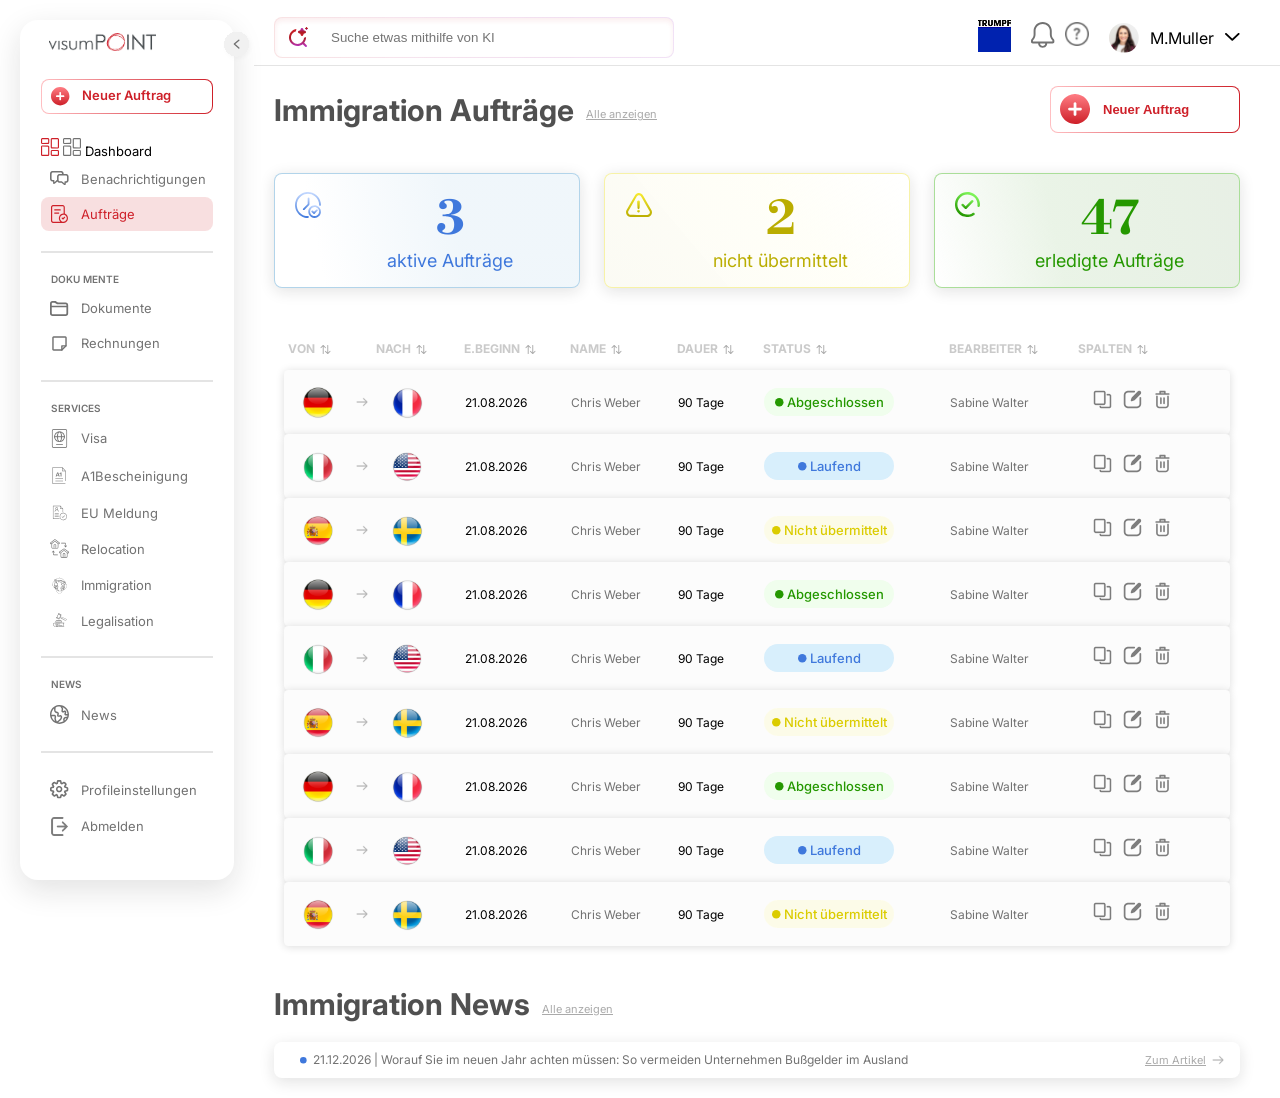
==== auftrage.html @ 61f5b97b "All things done." ====
<!doctype html>
<html lang="en">
  <head>
    <meta charset="UTF-8" />
    <meta name="viewport" content="width=device-width, initial-scale=1.0" />
    <title>Visum_Point</title>
    <link rel="stylesheet" href="./assets/css/style.css?v=1" />
  </head>
  <body class="inter">
    <div class="parent flex">
      <nav class="sidebar">
        <header class="flex">
          <div class="logo">
            <img src="./assets/images/Title.png" alt="logo" />
          </div>
          <div class="close-logo">
            <img src="./assets/images/closelogo.png" alt="logo" />
          </div>
          <i class="chevron"
            ><img src="./assets/images/Slider.svg" alt="Image"
          /></i>
        </header>
        <div class="menu">
          <a href="/">
            <button class="btn">
              <img src="./assets/images/Vector.svg" alt="dashboard" />
              <span class="ss toogle">Neuer Auftrag</span>
            </button>
          </a>
          <div class="menu-links">
            <ul>
              <li>
                <a href="/"></a>
                  <img
                    src="./assets/images/dashboard.svg"
                    alt=""
                    class="red-icon"
                  />
                  <img
                    class="normal-icon"
                    src="./assets/images/dash.svg"
                    alt="dashboard"
                  />
                  <span class="ss toogle">Dashboard</span></a
                >
              </li>
              <li>
                <a href="/">
                  <img
                    src="./assets/images/messages-red.svg"
                    alt=""
                    class="red-icon"
                  />
                  <img
                    class="normal-icon"
                    src="./assets/images/messages.svg"
                    alt="dashboard"
                  />
                  <span class="ss toogle">Benachrichtigungen</span></a
                >
              </li>
              <li>
                <a href="/" class="active">
                  <img
                    src="./assets/images/checklist-red.svg"
                    alt=""
                    class="red-icon"
                  />
                  <img
                    class="normal-icon"
                    src="./assets/images/checklist.svg"
                    alt="dashboard"
                  />
                  <span class="ss toogle">Aufträge</span></a
                >
              </li>
              <hr />
              <p class="menu-title">DOKU <span class="toogle">MENTE</span></p>
              <li>
                <a href="/">
                  <img
                    src="./assets/images/dokumente-red.svg"
                    alt=""
                    class="red-icon"
                  />
                  <img
                    class="normal-icon"
                    src="./assets/images/file.svg"
                    alt="dashboard"
                  />
                  <span class="ss toogle">Dokumente</span></a
                >
              </li>
              <li>
                <a href="/">
                  <img
                    src="./assets/images/NoteBlank-red.svg"
                    alt=""
                    class="red-icon"
                  />
                  <img
                    class="normal-icon"
                    src="./assets/images/NoteBlank.svg"
                    alt="dashboard"
                  />
                  <span class="ss toogle">Rechnungen</span></a
                >
              </li>
              <hr />
              <p class="menu-title">SERVICES</p>
              <li>
                <a href="/"
                  ><img
                    src="./assets/images/visa-red.svg"
                    alt=""
                    class="red-icon"
                  />
                  <img
                    class="normal-icon"
                    src="./assets/images/visabestimmungen.svg"
                    alt="dashboard"
                  />
                  <span class="ss toogle">Visa</span></a
                >
              </li>
              <li>
                <a href="/">
                  <img
                    src="./assets/images/a1-red.svg"
                    alt=""
                    class="red-icon"
                  />
                  <img
                    class="normal-icon"
                    src="./assets/images/a1.svg"
                    alt="dashboard"
                  />
                  <span class="ss toogle">A1Bescheinigung</span></a
                >
              </li>
              <li>
                <a href="/">
                  <img
                    src="./assets/images/eu-meldung-red.svg"
                    alt=""
                    class="red-icon"
                  />
                  <img
                    class="normal-icon"
                    src="./assets/images/eu-meldung.svg"
                    alt="dashboard"
                  />
                  <span class="ss toogle">EU Meldung</span></a
                >
              </li>
              <li>
                <a href="/">
                  <img
                    src="./assets/images/relocation-red.svg"
                    alt=""
                    class="red-icon"
                  />
                  <img
                    class="normal-icon"
                    src="./assets/images/relocation.svg"
                    alt="dashboard"
                  />
                  <span class="ss toogle">Relocation</span></a
                >
              </li>
              <li>
                <a href="/">
                  <img
                    src="./assets/images/immigration-red.svg"
                    alt=""
                    class="red-icon"
                  />
                  <img
                    class="normal-icon"
                    src="./assets/images/immigration.svg"
                    alt="dashboard"
                  />
                  <span class="ss toogle">Immigration</span></a
                >
              </li>
              <li>
                <a href="/">
                  <img
                    src="./assets/images/legalisation-red.svg"
                    alt=""
                    class="red-icon"
                  />
                  <img
                    class="normal-icon"
                    src="./assets/images/legalisation.svg"
                    alt="dashboard"
                  />
                  <span class="ss toogle">Legalisation</span></a
                >
              </li>
              <hr />
              <p class="menu-title">NEWS</p>
              <li>
                <a href="/">
                  <img
                    src="./assets/images/news-red.svg"
                    alt=""
                    class="red-icon"
                  />
                  <img
                    class="normal-icon"
                    src="./assets/images/news.svg"
                    alt="dashboard"
                  />
                  <span class="ss toogle">News</span></a
                >
              </li>
            </ul>
            <hr />
            <ul>
              <li>
                <a href="/">
                  <img
                    src="./assets/images/settings-red.svg"
                    alt=""
                    class="red-icon"
                  />
                  <img
                    class="normal-icon"
                    src="./assets/images/einstellungen.svg"
                    alt="dashboard"
                  />
                  <span class="ss toogle">Profileinstellungen</span></a
                >
              </li>
              <li>
                <a href="/">
                  <img
                    src="./assets/images/logout-red.svg"
                    alt=""
                    class="red-icon"
                  />
                  <img
                    class="normal-icon"
                    src="./assets/images/logout1.svg"
                    alt="dashboard"
                  />
                  <span class="ss toogle">Abmelden</span></a
                >
              </li>
            </ul>
          </div>
        </div>
      </nav>
      <div class="container">
        <div class="search-head flex">
          <div class="menu-toggle">
            <img src="./assets/images/menu.png" alt="menu" />
          </div>
          <div class="search">
            <img
              class="s-img"
              src="./assets/images/Search-icon.svg"
              alt="search"
            />
            <input
              id="searchInput"
              class="search-field"
              type="text"
              placeholder="Suche etwas mithilfe von KI"
            />
          </div>
          <div class="info flex">
            <div class="trumf">
              <a href="/">
                <img src="./assets/images/trump.png" alt="Image" />
              </a>
            </div>
            <div class="info-icons flex">
              <a href="/"
                ><img src="./assets/images/Glocke.svg" alt="bell"
              /></a>
              <a href="/"><img src="./assets/images/FAQ.svg" alt="faq" /></a>
            </div>
            <div
              class="info-bar flex"
              role="button"
              tabindex="0"
              aria-label="Open profile menu"
            >
              <img class="frame" src="./assets/images/Frame.svg" alt="frame" />
              <p>M.Muller</p>
              <img
                class="chev"
                src="./assets/images/Pfeil-unten.svg"
                alt="chevron"
              />
              <div class="profile-dropdown">
                <a href="./trump.html">Mein Profil</a>
                <a href="/">Profileinstellungen</a>
                <a href="./login.html">Abmelden</a>
              </div>
            </div>
          </div>
        </div>
        <!-- search head end  -->
        <div class="container-content">
          <div class="immi flex">
            <div class="immi-text flex">
              <p>Immigration Aufträge</p>
              <a href="/">Alle anzeigen</a>
            </div>
            <div class="immi-btn">
              <a href="/">
                <button class="im-btn">
                  <img src="./assets/images/Vector.svg" alt="dashboard" />
                  <span class="ss toogle">Neuer Auftrag</span>
                </button>
              </a>
            </div>
          </div>
          <!-- cards  -->
          <div class="cards">
            <div class="card flex blue">
              <div class="card-icon">
                <img src="./assets/images/time.svg" alt="Image" />
              </div>
              <div class="card-content">
                <p class="card-num bodoni">3</p>
                <p class="card-text">aktive Aufträge</p>
              </div>
            </div>
            <div class="card flex yellow">
              <div class="card-icon">
                <img src="./assets/images/actions.svg" alt="Image" />
              </div>
              <div class="card-content">
                <p class="card-num bodoni">2</p>
                <p class="card-text">nicht übermittelt</p>
              </div>
            </div>
            <div class="card flex green">
              <div class="card-icon">
                <img src="./assets/images/done.svg" alt="Image" />
              </div>
              <div class="card-content">
                <p class="card-num bodoni">47</p>
                <p class="card-text">erledigte Aufträge</p>
              </div>
            </div>
          </div>
          <!-- cards end  -->
          <div class="table-container">
            <table class="custom-table">
              <thead>
                <tr>
                  <th class="flag-th">
                    <div>
                      <span>VON</span>
                      <img src="./assets/images/sort1.svg" alt="Image" />
                    </div>
                  </th>
                  <th class="flag-th">
                    <div>
                      <span>NACH</span>
                      <img src="./assets/images/sort1.svg" alt="Image" />
                    </div>
                  </th>
                  <th>
                    <div>
                      <span>E.BEGINN</span>
                      <img src="./assets/images/sort1.svg" alt="Image" />
                    </div>
                  </th>
                  <th>
                    <div>
                      <span>NAME</span>
                      <img src="./assets/images/sort1.svg" alt="Image" />
                    </div>
                  </th>
                  <th>
                    <div>
                      <span>DAUER</span>
                      <img src="./assets/images/sort1.svg" alt="Image" />
                    </div>
                  </th>
                  <th>
                    <div>
                      <span>STATUS</span>
                      <img src="./assets/images/sort1.svg" alt="Image" />
                    </div>
                  </th>
                  <th>
                    <div>
                      <span>BEARBEITER</span>
                      <img src="./assets/images/sort1.svg" alt="Image" />
                    </div>
                  </th>
                  <th>
                    <div>
                      <span>SPALTEN</span>
                      <img src="./assets/images/sort1.svg" alt="Image" />
                    </div>
                  </th>
                </tr>
              </thead>

              <tbody>
                <tr>
                  <td class="flags" colspan="2">
                    <div class="flags-cont">
                      <img src="./assets/images/germany.svg" /><img
                        class="arrow"
                        src="./assets/images/arrow-right.png"
                        alt
                      />
                      <img src="./assets/images/france_round.svg" />
                    </div>
                  </td>
                  <td>21.08.2026</td>
                  <td class="grey-600">Chris Weber</td>
                  <td>90 Tage</td>
                  <td>
                    <div class="status done">
                      <img src="./assets/images/Ellipseg.svg" alt="Image" />
                      Abgeschlossen
                    </div>
                  </td>
                  <td class="grey-600">Sabine Walter</td>
                  <td>
                    <div class="actions">
                      <a href="#">
                        <i class="icon-t"
                          ><img
                            src="./assets/images/duplicate.svg"
                            alt="duplicate"
                        /></i>
                      </a>
                      <a href="#">
                        <i class="icon-t"
                          ><img src="./assets/images/edit.svg" alt="edit"
                        /></i>
                      </a>
                      <a href="#">
                        <i class="icon-t"
                          ><img src="./assets/images/delete.svg" alt="delete"
                        /></i>
                      </a>
                    </div>
                  </td>
                </tr>

                <tr>
                  <td class="flags" colspan="2">
                    <div class="flags-cont">
                      <img class="flag" src="./assets/images/italy.svg" /><img
                        class="arrow"
                        src="./assets/images/arrow-right.png"
                        alt
                      />
                      <img src="./assets/images/united.svg" />
                    </div>
                  </td>
                  <td>21.08.2026</td>
                  <td class="grey-600">Chris Weber</td>
                  <td>90 Tage</td>
                  <td>
                    <div class="status running">
                      <img src="./assets/images/Ellipseb.svg" alt="Image" />
                      Laufend
                    </div>
                  </td>
                  <td class="grey-600">Sabine Walter</td>
                  <td>
                    <div class="actions">
                      <a href="#">
                        <i class="icon-t"
                          ><img
                            src="./assets/images/duplicate.svg"
                            alt="duplicate"
                        /></i>
                      </a>
                      <i class="icon-t"
                        ><img src="./assets/images/edit.svg" alt="edit"
                      /></i>
                      <i class="icon-t"
                        ><img src="./assets/images/delete.svg" alt="delete"
                      /></i>
                    </div>
                  </td>
                </tr>
                <tr>
                  <td class="flags" colspan="2">
                    <div class="flags-cont">
                      <img src="./assets/images/spain.svg" /><img
                        class="arrow"
                        src="./assets/images/arrow-right.png"
                        alt
                      />
                      <img src="./assets/images/sweden.svg" />
                    </div>
                  </td>
                  <td>21.08.2026</td>
                  <td class="grey-600">Chris Weber</td>
                  <td>90 Tage</td>
                  <td>
                    <div class="status pending">
                      <img src="./assets/images/Ellipsep.svg" alt="Image" />
                      Nicht übermittelt
                    </div>
                  </td>
                  <td class="grey-600">Sabine Walter</td>
                  <td>
                    <div class="actions">
                      <a href="#">
                        <i class="icon-t"
                          ><img
                            src="./assets/images/duplicate.svg"
                            alt="duplicate"
                        /></i>
                      </a>
                      <i class="icon-t"
                        ><img src="./assets/images/edit.svg" alt="edit"
                      /></i>
                      <i class="icon-t"
                        ><img src="./assets/images/delete.svg" alt="delete"
                      /></i>
                    </div>
                  </td>
                </tr>
                <tr>
                  <td class="flags" colspan="2">
                    <div class="flags-cont">
                      <img src="./assets/images/germany.svg" /><img
                        class="arrow"
                        src="./assets/images/arrow-right.png"
                        alt
                      />
                      <img src="./assets/images/france_round.svg" />
                    </div>
                  </td>
                  <td>21.08.2026</td>
                  <td class="grey-600">Chris Weber</td>
                  <td>90 Tage</td>
                  <td>
                    <div class="status done">
                      <img src="./assets/images/Ellipseg.svg" alt="Image" />
                      Abgeschlossen
                    </div>
                  </td>
                  <td class="grey-600">Sabine Walter</td>
                  <td>
                    <div class="actions">
                      <a href="#">
                        <i class="icon-t"
                          ><img
                            src="./assets/images/duplicate.svg"
                            alt="duplicate"
                        /></i>
                      </a>
                      <i class="icon-t"
                        ><img src="./assets/images/edit.svg" alt="edit"
                      /></i>
                      <i class="icon-t"
                        ><img src="./assets/images/delete.svg" alt="delete"
                      /></i>
                    </div>
                  </td>
                </tr>

                <tr>
                  <td class="flags" colspan="2">
                    <div class="flags-cont">
                      <img class="flag" src="./assets/images/italy.svg" /><img
                        class="arrow"
                        src="./assets/images/arrow-right.png"
                        alt
                      />
                      <img src="./assets/images/united.svg" />
                    </div>
                  </td>
                  <td>21.08.2026</td>
                  <td class="grey-600">Chris Weber</td>
                  <td>90 Tage</td>
                  <td>
                    <div class="status running">
                      <img src="./assets/images/Ellipseb.svg" alt="Image" />
                      Laufend
                    </div>
                  </td>
                  <td class="grey-600">Sabine Walter</td>
                  <td>
                    <div class="actions">
                      <a href="#">
                        <i class="icon-t"
                          ><img
                            src="./assets/images/duplicate.svg"
                            alt="duplicate"
                        /></i>
                      </a>
                      <i class="icon-t"
                        ><img src="./assets/images/edit.svg" alt="edit"
                      /></i>
                      <i class="icon-t"
                        ><img src="./assets/images/delete.svg" alt="delete"
                      /></i>
                    </div>
                  </td>
                </tr>
                <tr>
                  <td class="flags" colspan="2">
                    <div class="flags-cont">
                      <img src="./assets/images/spain.svg" /><img
                        class="arrow"
                        src="./assets/images/arrow-right.png"
                        alt
                      />
                      <img src="./assets/images/sweden.svg" />
                    </div>
                  </td>
                  <td>21.08.2026</td>
                  <td class="grey-600">Chris Weber</td>
                  <td>90 Tage</td>
                  <td>
                    <div class="status pending">
                      <img src="./assets/images/Ellipsep.svg" alt="Image" />
                      Nicht übermittelt
                    </div>
                  </td>
                  <td class="grey-600">Sabine Walter</td>
                  <td>
                    <div class="actions">
                      <a href="#">
                        <i class="icon-t"
                          ><img
                            src="./assets/images/duplicate.svg"
                            alt="duplicate"
                        /></i>
                      </a>
                      <i class="icon-t"
                        ><img src="./assets/images/edit.svg" alt="edit"
                      /></i>
                      <i class="icon-t"
                        ><img src="./assets/images/delete.svg" alt="delete"
                      /></i>
                    </div>
                  </td>
                </tr>
                <tr>
                  <td class="flags" colspan="2">
                    <div class="flags-cont">
                      <img src="./assets/images/germany.svg" /><img
                        class="arrow"
                        src="./assets/images/arrow-right.png"
                        alt
                      />
                      <img src="./assets/images/france_round.svg" />
                    </div>
                  </td>
                  <td>21.08.2026</td>
                  <td class="grey-600">Chris Weber</td>
                  <td>90 Tage</td>
                  <td>
                    <div class="status done">
                      <img src="./assets/images/Ellipseg.svg" alt="Image" />
                      Abgeschlossen
                    </div>
                  </td>
                  <td class="grey-600">Sabine Walter</td>
                  <td>
                    <div class="actions">
                      <a href="#">
                        <i class="icon-t"
                          ><img
                            src="./assets/images/duplicate.svg"
                            alt="duplicate"
                        /></i>
                      </a>
                      <i class="icon-t"
                        ><img src="./assets/images/edit.svg" alt="edit"
                      /></i>
                      <i class="icon-t"
                        ><img src="./assets/images/delete.svg" alt="delete"
                      /></i>
                    </div>
                  </td>
                </tr>

                <tr>
                  <td class="flags" colspan="2">
                    <div class="flags-cont">
                      <img class="flag" src="./assets/images/italy.svg" /><img
                        class="arrow"
                        src="./assets/images/arrow-right.png"
                        alt
                      />
                      <img src="./assets/images/united.svg" />
                    </div>
                  </td>
                  <td>21.08.2026</td>
                  <td class="grey-600">Chris Weber</td>
                  <td>90 Tage</td>
                  <td>
                    <div class="status running">
                      <img src="./assets/images/Ellipseb.svg" alt="Image" />
                      Laufend
                    </div>
                  </td>
                  <td class="grey-600">Sabine Walter</td>
                  <td>
                    <div class="actions">
                      <a href="#">
                        <i class="icon-t"
                          ><img
                            src="./assets/images/duplicate.svg"
                            alt="duplicate"
                        /></i>
                      </a>
                      <i class="icon-t"
                        ><img src="./assets/images/edit.svg" alt="edit"
                      /></i>
                      <i class="icon-t"
                        ><img src="./assets/images/delete.svg" alt="delete"
                      /></i>
                    </div>
                  </td>
                </tr>
                <tr>
                  <td class="flags" colspan="2">
                    <div class="flags-cont">
                      <img src="./assets/images/spain.svg" /><img
                        class="arrow"
                        src="./assets/images/arrow-right.png"
                        alt
                      />
                      <img src="./assets/images/sweden.svg" />
                    </div>
                  </td>
                  <td>21.08.2026</td>
                  <td class="grey-600">Chris Weber</td>
                  <td>90 Tage</td>
                  <td>
                    <div class="status pending">
                      <img src="./assets/images/Ellipsep.svg" alt="Image" />
                      Nicht übermittelt
                    </div>
                  </td>
                  <td class="grey-600">Sabine Walter</td>
                  <td>
                    <div class="actions">
                      <a href="#">
                        <i class="icon-t"
                          ><img
                            src="./assets/images/duplicate.svg"
                            alt="duplicate"
                        /></i>
                      </a>
                      <i class="icon-t"
                        ><img src="./assets/images/edit.svg" alt="edit"
                      /></i>
                      <i class="icon-t"
                        ><img src="./assets/images/delete.svg" alt="delete"
                      /></i>
                    </div>
                  </td>
                </tr>
              </tbody>
            </table>
          </div>
          <!-- news  -->
          <div class="immi flex">
            <div class="immi-text flex">
              <p>Immigration News</p>
              <a href="/">Alle anzeigen</a>
            </div>
          </div>
          <div class="news flex">
            <div class="new flex">
              <div class="news-text flex">
                <img src="./assets/images/Ellipseb.svg" alt="Image" />
                <p>
                  21.12.2026 | Worauf Sie im neuen Jahr achten müssen: So
                  vermeiden Unternehmen Bußgelder im Ausland
                </p>
              </div>
              <div class="news-link">
                <p>Zum Artikel</p>
                <img src="./assets/images/arrow-right.png" alt="Image" />
              </div>
            </div>
          </div>
        </div>
      </div>
    </div>
  </body>
  <script src="./assets/js/script.js"></script>
</html>
---- assets/css/style.css ----
@import url("https://fonts.googleapis.com/css2?family=Inter:ital,opsz,wght@0,14..32,100..900;1,14..32,100..900&family=Work+Sans:ital,wght@0,100..900;1,100..900&display=swap");
@import url('https://fonts.googleapis.com/css2?family=Libre+Bodoni:ital,wght@0,400..700;1,400..700&display=swap');

* {
  padding: 0;
  margin: 0;
  box-sizing: border-box;
}
body {
  font-family: "Inter", sans-serif !important;
}
.flex {
  display: flex;
}
a {
  text-decoration: none;
}
/* Center alignment */
.center {
  text-align: center;
}
.inter {
  font-family: "Inter", sans-serif;
}
.bodoni {
  font-family: "Libre Bodoni", serif;
}
.sm {
  font-size: 14px;
}
.md {
  font-size: 16px;
}
.ss {
  font-size: 13px;
}
.work-sans {
  font-family: "Work Sans", sans-serif;
}
.main {
  max-width: 590px;
  margin: auto;
  min-height: 100vh;
  padding: 80px 0;
}
.form-logo {
  padding-bottom: 56px;
}
.f-login {
  padding: 48px 48px 40px 48px;
  box-shadow: 0 4px 15px #16161620;
  border-radius: 16px;
  display: flex;
  flex-direction: column;
  gap: 24px;
  background-color: #ffffff79;
}
.form-logo,
.links {
  text-align: center;
}
.links {
  padding-top: 40px;
  justify-content: center;
  align-items: center;
  gap: 10px;
  display: flex;
}
.links a {
  color: #454a54;
}
.links img {
  width: 3px;
  height: 3px;
}
.label {
  padding-bottom: 8px;
  color: #4e5356;
  justify-content: space-between;
}
.input-field {
  padding: 12px 48px;
  border: 1px solid #4e535613;
  border-radius: 6px;
  width: 100%;
  color: #4e535613;
}
.inp-icon {
  position: absolute;
  padding: 12px 16px;
}
.forget {
  color: #ce1126;
}
.reg {
  color: #4e5356;
}
.login {
  background-color: #ce1126;
  color: #fff;
  padding: 12px 0;
  border: none;
  border-radius: 8px;
  font-weight: 700;
  font-size: 16px;
}
.form-check {
  gap: 8px;
}
input[type="checkbox"] {
  accent-color: #ce1126;
}
/* trumf page css  */

/* side bar css  */
.parent {
  width: 100%;
}
.sidebar {
  margin: 20px;
  position: fixed;
  left: 0;
  transition: 0.3s;
  width: 214px;
  height: calc(100% - 40px);
  background-color: #ffffff;
  border-radius: 18px;
  box-shadow: 0 10px 30px #16161620;
  /* overflow: auto; */
}

.chevron {
  cursor: pointer;
  transition: 0.3s;
}
.close-logo {
  display: none;
}

.logo img {
  padding: 13px 0 0 29px;
  width: 136px;
}
.sidebar .chevron {
  position: absolute;
  right: -13px;
  top: 2.5%;
  transform: translateY(-50%);

  width: 25px;
  height: 25px;
}
.menu {
  padding: 0 21px;
  height: calc(100% - 70px);
  overflow-y: auto;
  scrollbar-width: none;
}
.btn {
  font-family: "Inter", sans-serif !important;
  width: 100%;
  color: #ce2029;
  cursor: pointer;
  display: flex;
  gap: 12px;
  padding: 7px 9px;
  font-size: 13px;
  font-weight: 600;
  border: 1px solid transparent;
  border-radius: 8px;
  background:
    linear-gradient(#fff, #fff) padding-box,
    linear-gradient(90deg, #ffbfc2, #e76f76, #ce2029) border-box;

  background-color: #ffffff;
  margin-top: 24px;
  margin-bottom: 10px;
}
.btn img {
  width: 19px;
}
li {
  list-style: none;
}
.menu-links ul li {
  margin-bottom: 3.5px;
}
.menu-links ul li a {
  padding: 7px 9px;
  border-radius: 8px;
  align-items: center;
  justify-content: flex-start;
  white-space: nowrap;
  display: flex;
  gap: 12px;
  color: #727272;
  font-size: 13px;
  transition: 0.3s ease-in-out;
}
.menu-links ul li a .red-icon{
  display: none;
}
.menu-links ul li a:hover,.menu-links ul li a.active{
  color: #CE2029;
  background-color: rgba(206, 32, 41, 0.14);
}

.menu-links ul li a:hover .red-icon,.menu-links ul li a.active .red-icon{
  display: inline;
}

.menu-links ul li a:hover .normal-icon,.menu-links ul li a.active .normal-icon{
  display: none;
}


.menu-links ul li a img {
  width: 19px;
  flex-shrink: 0;
}
hr {
  border: 1px solid #e4e4e4;
  margin: 20px 0;
}
.menu-title {
  white-space: nowrap;
  color: #727272;
  font-size: 10px;
  font-weight: 600;
  margin-bottom: 8px;
  padding-left: 10px;
}
.container {
  margin-left: 254px;
  width: calc(100% - 254px);
  transition: 0.3s;
}
.search-head {
  justify-content: space-between;
  align-items: center;
  padding: 17px 40px 7px 20px;
  border-bottom: 1px solid #e4e4e4;
}
.container-content {
  padding: 0 40px 0 20px;
}
.search-field {
  width: 100%;

  padding: 12px 16px 12px 56px;
  border-radius: 8px;
  border: 1px solid transparent;
  background:
    linear-gradient(#fff, #fff) padding-box,
    linear-gradient(90deg, #ce202921, #af196e1e, #9f168f22, #9013b220)
      border-box;
  box-shadow: inset 0 3px 5px #ce202913;
}
.search {
  position: relative;
  width: 400px;
}

.search img {
  position: absolute;
  left: 12px;
  top: 50%;
  transform: translate(0, -50%);
}
.info {
  gap: 20px;
  align-items: center;
}
.info-icons {
  gap: 10px;
}
.info-icons img {
  width: 24px;
}
.trump img {
  width: 33px;
}
.info-bar {
  gap: 11px;
  align-items: center;
  position: relative;
  cursor: pointer;
}
.chev {
  width: 15px;
  transition: 0.3s;
}
.profile-toggle {
  display: flex;
  align-items: center;
}
.info-bar.open .chev {
  transform: rotate(180deg);
}
.profile-dropdown {
  position: absolute;
  top: calc(100% + 10px);
  right: 0;
  min-width: 180px;
  display: none;
  flex-direction: column;
  padding: 6px;
  border-radius: 8px;
  border: 1px solid #e4e4e4;
  background: #ffffff;
  box-shadow: 0 4px 15px #16161620;
  z-index: 1100;
}
.info-bar.open .profile-dropdown {
  display: flex;
}
.profile-dropdown a {
  color: #727272;
  font-size: 13px;
  padding: 8px 10px;
  border-radius: 6px;
}
.profile-dropdown a:hover {
  background-color: #f8f8f8;
}
.frame {
  width: 30px;
}
.im-btn {
  align-items: center;
  width: 190px;
  color: #ce2029;
  display: flex;
  gap: 12px;
  padding: 7px 9px;
  font-size: 17px;
  cursor: pointer;
  font-weight: 800;
  border: 1px solid transparent;
  border-radius: 8px;
  background:
    linear-gradient(#fff, #fff) padding-box,
    linear-gradient(90deg, #ffbfc2, #e76f76, #ce2029) border-box;

  background-color: #ffffff;
}
.immi-text {
  gap: 26px;
  align-items: center;
}
.immi-text p {
  font-size: 30px;
  font-weight: 700;
  color: #505050;
}


.immi-subtitle{
  font-size: 23px;
  font-weight: 700;
}
.immi-text{
  font-size: 13px;
  
}

.immi-link{
  color: #ce2029 !important;
  text-decoration: underline;
}
.immi-flex-2 {
  padding-top: 0 !important;
}
.grey-75{
  color: rgba(80, 80, 80, 0.75);
}

.immi-text a {
  display: inline-block;
  margin-top: 10px;
  font-size: 11px;
  line-height: 150%;
  color: rgba(114, 114, 114, 0.6);
  text-decoration: underline;
}
.im-btn img {
  width: 31px;
}

.immi {
  align-items: center;
  justify-content: space-between;
  padding: 20px 0;
}
.immi>.flex{
  gap: 12px;
  justify-content: space-between;
  flex-wrap: wrap;
}
/* cards */
.cards {
  display: flex;
  gap: 24px;
  width: 100%;
  flex-wrap: wrap;
  padding: 20px 0;
}

.card {
  flex: 1;
  min-width: 220px;
  background: #fff;
  box-shadow: 0 3px 15px #16161620;
  border-radius: 8px;
}
.blue {
  border: 1px solid rgba(63, 147, 202, 0.4);
  background:
    linear-gradient(259.14deg, rgba(63, 147, 202, 0.08) 41.07%, rgba(159, 201, 229, 0.08) 64.25%, rgba(255, 255, 255, 0.08) 84.83%) padding-box
}
.yellow {
  border: 1px solid rgba(242, 233, 109, 0.6);
  background:
    linear-gradient(50deg, #c3bb4e10 0%, #fff7830f 62%, #ffffff 100%)
      padding-box;
}
.green {
  border: 1px solid rgba(86, 190, 53, 0.5);
  background:linear-gradient(258.47deg, rgba(25, 103, 1, 0.1) 0%, rgba(32, 121, 4, 0.1) 25%, rgba(48, 144, 18, 0.1) 60%, #FFFFFF 100%) padding-box;
}
.card-content {
  width: 100%;
  text-align: center;
  padding: 16px 0;
  margin-right: 40px;
}
.card-icon {
  padding: 18px 40px 0 20px;
}
.blue .card-num {
  font-size: 48px;
  font-weight: 700;
  color: #3f78dc;
}
.yellow .card-num {
  font-size: 48px;
  font-weight: 700;
  color: #baad00;
}
.blue .card-text {
  font-size: 18px;
  font-weight: 400;
  color: #3f78dc;
}
.yellow .card-text {
  font-size: 18px;
  font-weight: 400;
  color: #baad00;
}
.green .card-num {
  font-size: 48px;
  font-weight: 700;
  color: #259800;
}
.green .card-text {
  font-size: 18px;
  font-weight: 400;
  color: #259800;
}

/* table  */

.table-container {
  font-family: "Inter", sans-serif;
  font-size: 12px;
  overflow-x: auto;
}
.table-container {
  padding: 20px 0;
  overflow-y: auto; /* vertical scroll */
  overflow-x: auto;
  -webkit-overflow-scrolling: touch;
}

/* table */

.custom-table {
  width: 100%;
  border-collapse: separate;
  border-spacing: 0;
  border: none;
  padding: 0 10px;

  min-width: 900px;
}

.flag-th{
  width: 80px;
}
.grey-600{
  color: #727272;
}
.flags-cont{
  display: flex;
  align-items: center;
  justify-content: flex-start;
}

.custom-table th,
.custom-table td {
  vertical-align: middle;
  border: none;
  padding: 5px;
}
.custom-table-2 th,.custom-table-2 td{
  padding: 12px 16px;
}

.custom-table-2 .actions{
  padding: 0 !important;
}
.custom-table th div{
  display: flex;
  align-items: center;
  gap: 5px;
}
/* header */

.custom-table thead th,
.grey {
  text-align: left;
  line-height: 150%;
  color: #72727260;
  padding: 12px 4px;
}

/* rows */
.custom-table tbody {
  border: none;
}
.custom-table tbody tr {
  background: rgba(252, 252, 252, 1);
  box-shadow: 0px 1px 8.2px 0px rgba(0, 0, 0, 0.14);
  border-radius: 4.2px;
}

.custom-table tbody tr td:first-child {
  border-top-left-radius: 4.2px;
  border-bottom-left-radius: 4.2px;
}

.custom-table tbody tr td:last-child {
  border-top-right-radius: 4.2px;
  border-bottom-right-radius: 4.2px;
}

.custom-table td {
  vertical-align: middle;
}

/* flags */
.flags .arrow{
  width: 12px;
  margin-right: 10px;
}
.flags img:not(.arrow) {
  height: 47px;
}
.arow {
  width: 25px;
  margin-bottom: 10px;
  color: #454a54;
}
.arow svg {
  stroke: #727272;
}
.flags {
  align-items: center;
}
/* status */

.status {
  padding: 6px 0px;
  width: 130px;
  border-radius: 20px;
  font-size: 13px;
  font-weight: 500;
  text-align: center;
}

.done {
  background: #f0feed;
  color: #259800;
}

.running {
  background: #d8effc;
  color: #3f78dc;
}

.pending {
  background: #fdfbd888;
  color: #dbcc00;
}

/* actions */
.actions {
  display: flex;
  padding: 14px;
  gap: 10px;
}
.actions .icon-t {
  cursor: pointer;
  font-size: 21px;
}
.news {
  padding: 9px 16px 9px 26px;
  margin-bottom: 20px;
  box-shadow: 0 4px 15px #16161620;
  display: flex;
  flex-direction: column;
  gap: 9px;
  border-radius: 8px;
}
.new {
  justify-content: space-between;
}
.news-text {
  font-size: 12px;
  align-items: center;
  color: #727272;
  line-height: 150%;
  gap: 6px;
}
.news-text img {
  width: 7px;
}
.news-link {
  display: flex;
  align-items: center;
  gap: 6px;
  color: rgba(114, 114, 114, 0.6);
  font-size: 11px;
  text-decoration: underline;
}

.news-link img{
  height: 12px;
}
.sidebar {
  transition: 0.3s;
}
/* responsive */
.menu-toggle {
  display: none;
  cursor: pointer;
}

.menu-toggle img {
  width: 26px;
}
.services {
  display: grid;
  grid-template-columns: repeat(4, minmax(0, 1fr));
  gap: 33px;
  margin-bottom: 20px;
}
.service {
  text-align: center;
  padding: 15px 15px 20px 15px;
  display: flex;
  flex-direction: column;
  gap: 5px;
  box-shadow: 0px 4px 11.8px 0px rgba(0, 0, 0, 0.09);
  border-radius: 8px;
  transition: 0.3s ease-in-out;
}

.service:hover{
  box-shadow: 0 0 18px rgba(206, 32, 41, 0.56);
}
.service p {
  font-family: "work-sans", sans-serif;
  font-size: 17px;
  font-weight: 700;
}

.service img {
  margin: auto;
  width: 34px;
}

.menu .btn{
  white-space: nowrap;
}

@media (max-width: 1200px) {
  .services {
    grid-template-columns: repeat(3, minmax(0, 1fr));
  }
}

@media (max-width: 992px) {
  .services {
    grid-template-columns: repeat(2, minmax(0, 1fr));
  }
}

@media (max-width: 576px) {
  .services {
    grid-template-columns: 1fr;
  }
}

@media (min-width: 768px) {
  
  /* close side bar css  */
  .sidebar.close {
    width: 65px;
  }
  .sidebar.close hr {
    margin: 18px 16px;
  }
  .sidebar.close .toogle {
    display: none;
  }
  .sidebar.close .menu-title {
    text-align: center;
    padding: 0;
  }
  .sidebar.close .menu {
    padding: 0;
  }
  .sidebar.close .btn {
    border: 0;
    gap: 0;
    padding: 0;
    justify-content: center;
  }
  .sidebar.close li a {
    justify-content: center;
  }
  .sidebar.close > .flex{
    justify-content: center;
  }
  .sidebar.close .close-logo img{
    width: 27px;
  }
  .sidebar.close .close-logo {
    flex-shrink: 0;
    display: block;
    padding: 13px 19px;
  }
  .sidebar.close .logo {
    display: none;
  }
  .sidebar.close .chevron {
    transform: rotate(50%);
  }
  .sidebar.close ~ .container{
    margin-left:100px;
    width:calc(100% - 100px);
  }

  .sidebar.close .chevron img{
    transform: rotate(180deg);
  }
}

@media (max-width: 992px) {
  .search{
    width: max-content;
    flex-grow: 1;
    max-width: 250px;
  }
}

@media (max-width: 768px) {
  .menu-toggle {
    display: block;
  }

  .sidebar-closing::before{
    animation: sidebarOverlayClose 0.55s ease-in-out forwards;
  }

  @keyframes sidebarOverlayOpen {
    0% {
      transform: translateX(-100%);
    }
    100% {
      transform: translateX(0%);
    }
  }

  @keyframes sidebarOverlayClose {
    0% {
      transform: translateX(0%);
    }
    100% {
      transform: translateX(-100%);
    }
  }

  .sidebar {
    left: 0;
    top: 0;
    height: calc(100vh - 40px);
    transform: translateX(-120%);
    z-index: 1000;
  }

  .sidebar.active {
    transform: translateX(0);
  }

  .container {
    margin-left: 0;
    width: 100%;
  }

  .search{
    order: 3;
  }
  .info.flex{
    order: 2;
    width: fit-content;
    margin-left: auto;
  }
}


@media (max-width: 768px) {
  .custom-table {
    min-width: 700px;
  }
}
@media (max-width: 768px) {
  .search-head {
    flex-wrap: wrap;
    gap: 10px;
    padding: 20px;
  }

  .search {
    width: 100%;
    max-width: unset;
  }

  .search-field {
    width: 100%;
  }

  .info {
    width: 100%;
    justify-content: flex-end;
  }
}
@media (max-width: 768px) {
  .cards {
    flex-direction: column;
    gap: 16px;
  }

  .card {
    width: 100%;
  }

  .card-content {
    margin-right: 0;
  }
}
@media (max-width: 900px) {
  .new {
    flex-direction: column;
    gap: 10px;
    align-items: flex-start;
  }

  .news-link {
    align-self: flex-start;
  }
}
@media (max-width: 768px) {
  .container-content {
    padding: 0 20px;
  }

  .immi {
    flex-direction: column;
    align-items: flex-start;
    gap: 10px;
  }

  .immi-text p {
    font-size: 22px;
  }
}
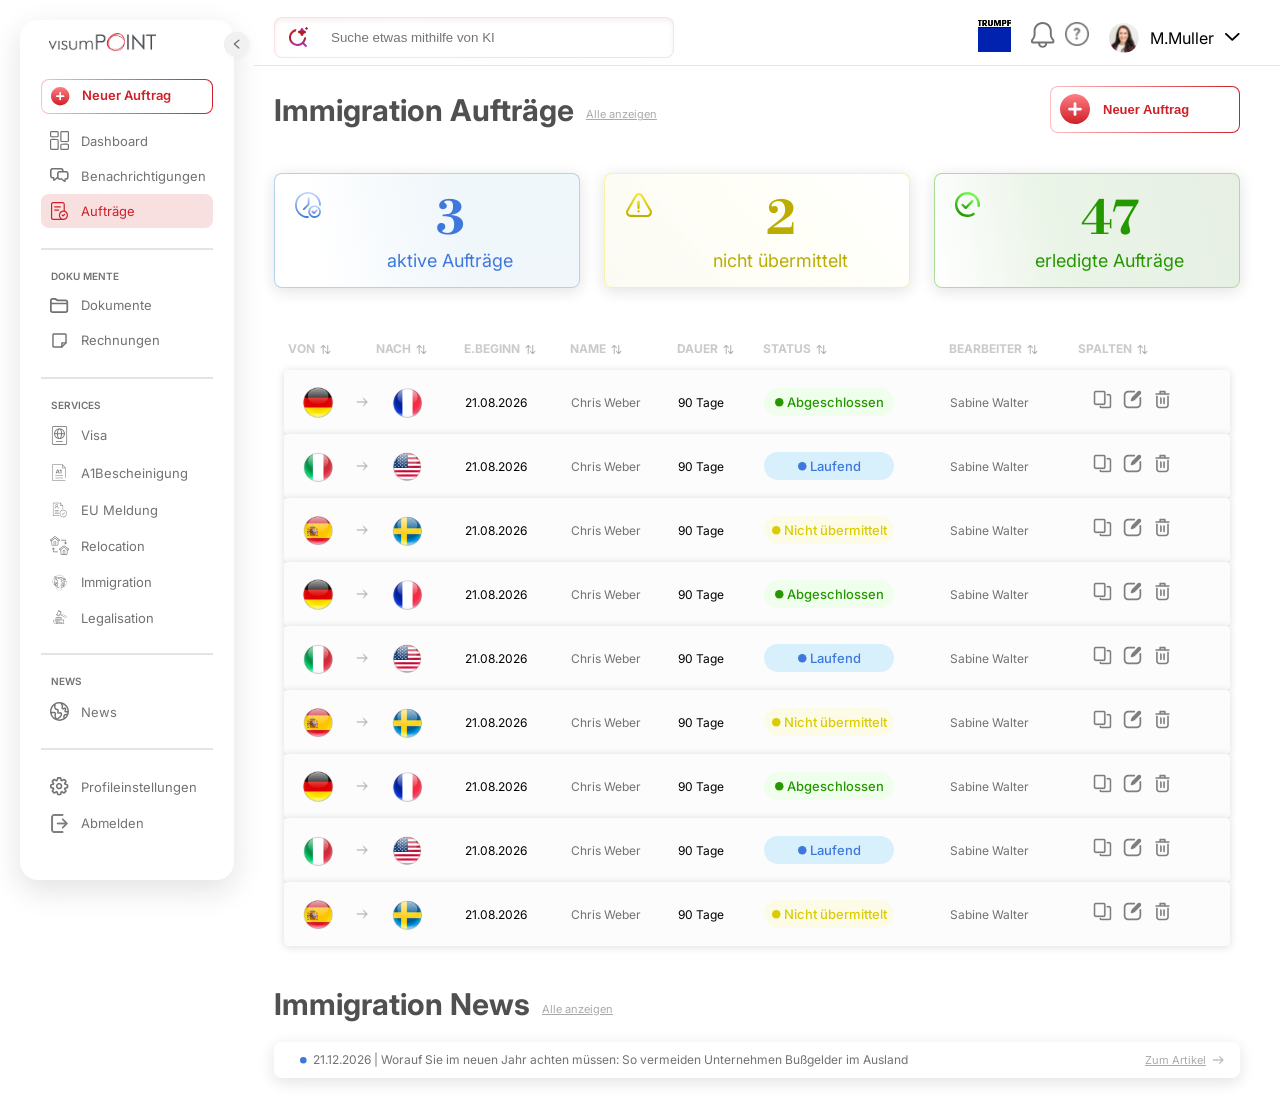
==== commit 8a949a4d: "dashboard icon fix" ====
--- a/auftrage.html
+++ b/auftrage.html
@@ -30,7 +30,7 @@
           <div class="menu-links">
             <ul>
               <li>
-                <a href="/"></a>
+                <a href="/">
                   <img
                     src="./assets/images/dashboard.svg"
                     alt=""
--- a/assets/css/style.css
+++ b/assets/css/style.css
@@ -679,6 +679,10 @@
 .service:hover{
   box-shadow: 0 0 18px rgba(206, 32, 41, 0.56);
 }
+.service a{
+  color: #000000;
+  text-decoration: none;
+}
 .service p {
   font-family: "work-sans", sans-serif;
   font-size: 17px;
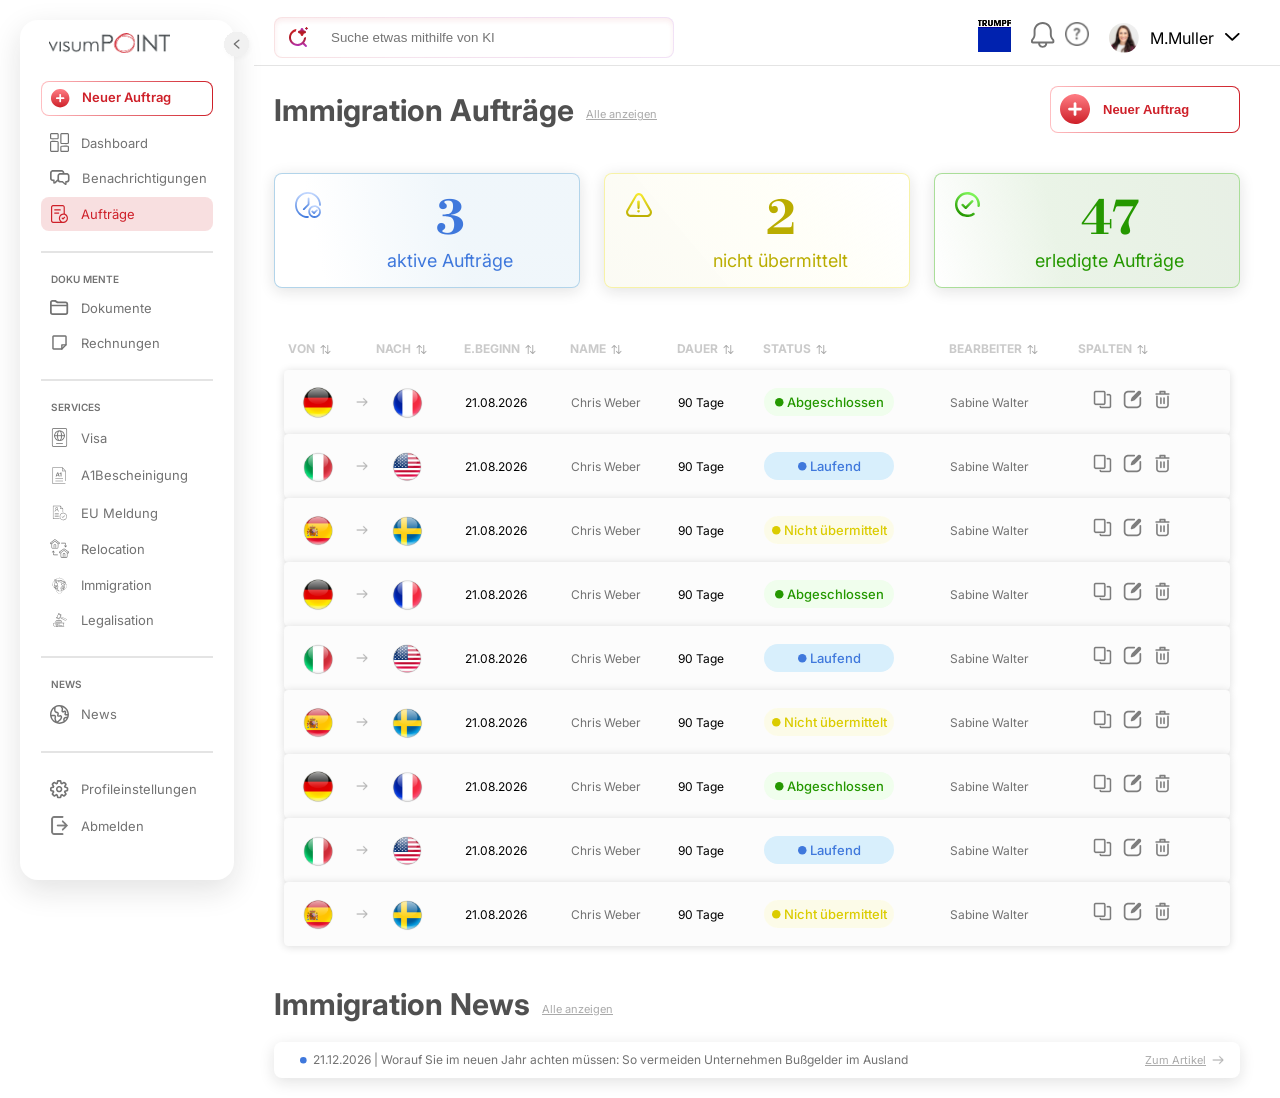
==== commit 9fc8bd6a: "final changes 1 of first 3 pages" ====
--- a/auftrage.html
+++ b/auftrage.html
@@ -49,10 +49,10 @@
                   <img
                     src="./assets/images/messages-red.svg"
                     alt=""
-                    class="red-icon"
-                  />
-                  <img
-                    class="normal-icon"
+                    class="red-icon size"
+                  />
+                  <img
+                    class="normal-icon size"
                     src="./assets/images/messages.svg"
                     alt="dashboard"
                   />
--- a/assets/css/style.css
+++ b/assets/css/style.css
@@ -139,7 +139,7 @@
 
 .logo img {
   padding: 13px 0 0 29px;
-  width: 136px;
+  width: 150px;
 }
 .sidebar .chevron {
   position: absolute;
@@ -178,6 +178,9 @@
 }
 .btn img {
   width: 19px;
+}
+.size{
+  width: 20px !important;
 }
 li {
   list-style: none;
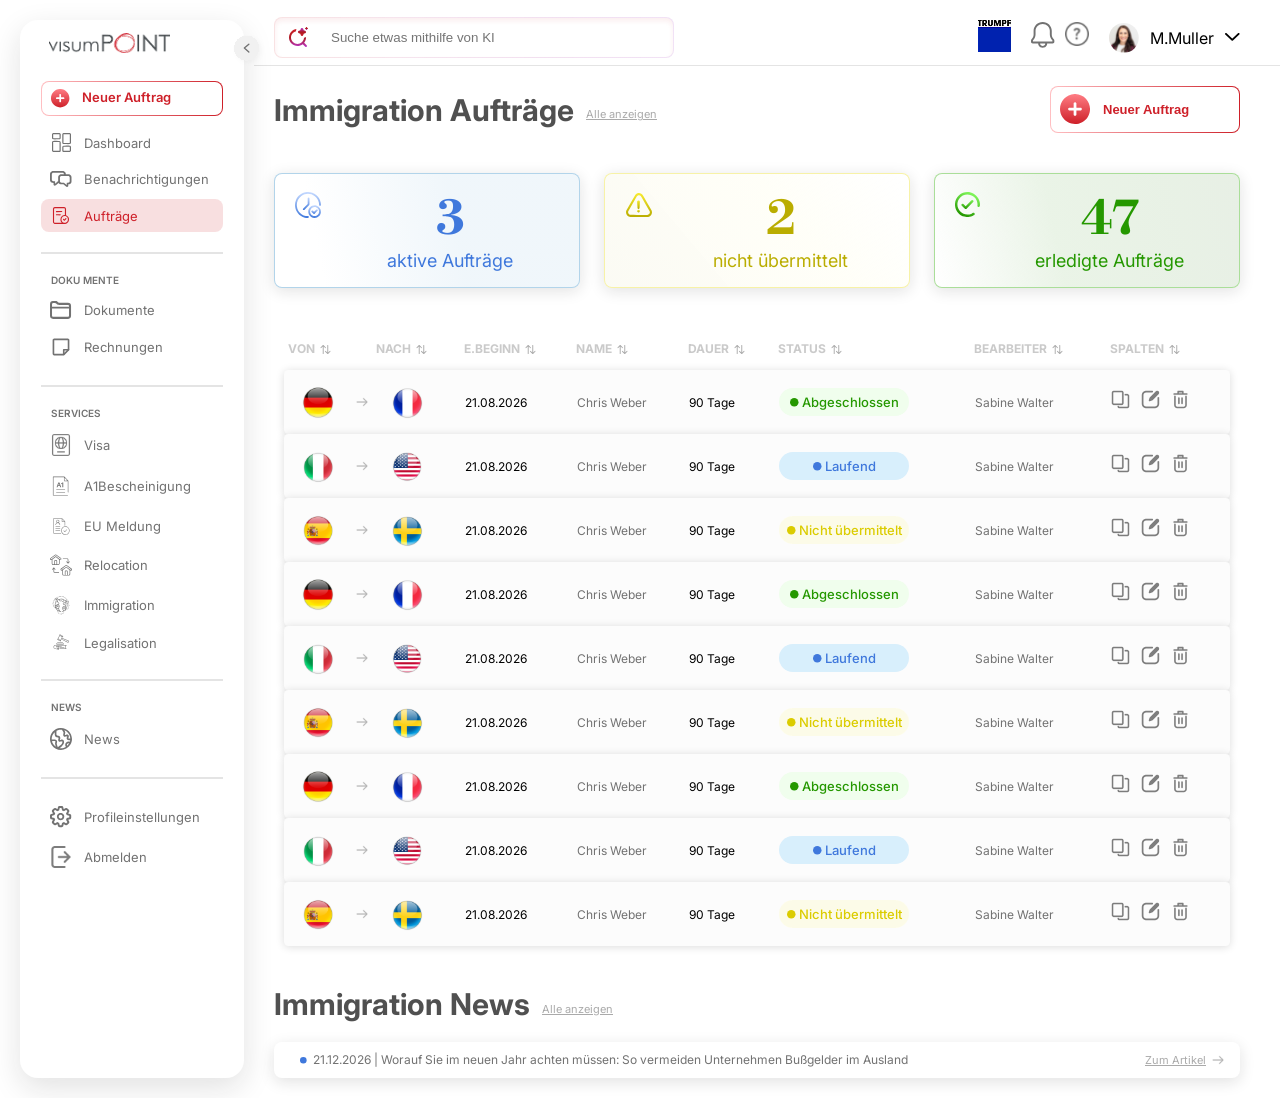
==== commit 215b7588: "changes width" ====
--- a/auftrage.html
+++ b/auftrage.html
@@ -34,10 +34,10 @@
                   <img
                     src="./assets/images/dashboard.svg"
                     alt=""
-                    class="red-icon"
-                  />
-                  <img
-                    class="normal-icon"
+                    class="red-icon size"
+                  />
+                  <img
+                    class="normal-icon size"
                     src="./assets/images/dash.svg"
                     alt="dashboard"
                   />
@@ -64,10 +64,10 @@
                   <img
                     src="./assets/images/checklist-red.svg"
                     alt=""
-                    class="red-icon"
-                  />
-                  <img
-                    class="normal-icon"
+                    class="red-icon size"
+                  />
+                  <img
+                    class="normal-icon size"
                     src="./assets/images/checklist.svg"
                     alt="dashboard"
                   />
--- a/assets/css/style.css
+++ b/assets/css/style.css
@@ -114,14 +114,17 @@
 
 /* side bar css  */
 .parent {
+    max-width: 1800px;
+    margin: 0 auto;
+    position: relative;
   width: 100%;
 }
 .sidebar {
   margin: 20px;
-  position: fixed;
+  position: absolute;
   left: 0;
   transition: 0.3s;
-  width: 214px;
+  width: 224px;
   height: calc(100% - 40px);
   background-color: #ffffff;
   border-radius: 18px;
@@ -180,7 +183,10 @@
   width: 19px;
 }
 .size{
-  width: 20px !important;
+ height: 19px !important;
+ object-fit: contain;
+ object-position: center;
+ /* width: auto !important; */
 }
 li {
   list-style: none;
@@ -218,7 +224,9 @@
 
 
 .menu-links ul li a img {
-  width: 19px;
+  width: 22px;
+   object-fit: contain;
+ object-position: center;
   flex-shrink: 0;
 }
 hr {
@@ -609,7 +617,7 @@
 /* actions */
 .actions {
   display: flex;
-  padding: 14px;
+  padding: 14px 0;
   gap: 10px;
 }
 .actions .icon-t {
